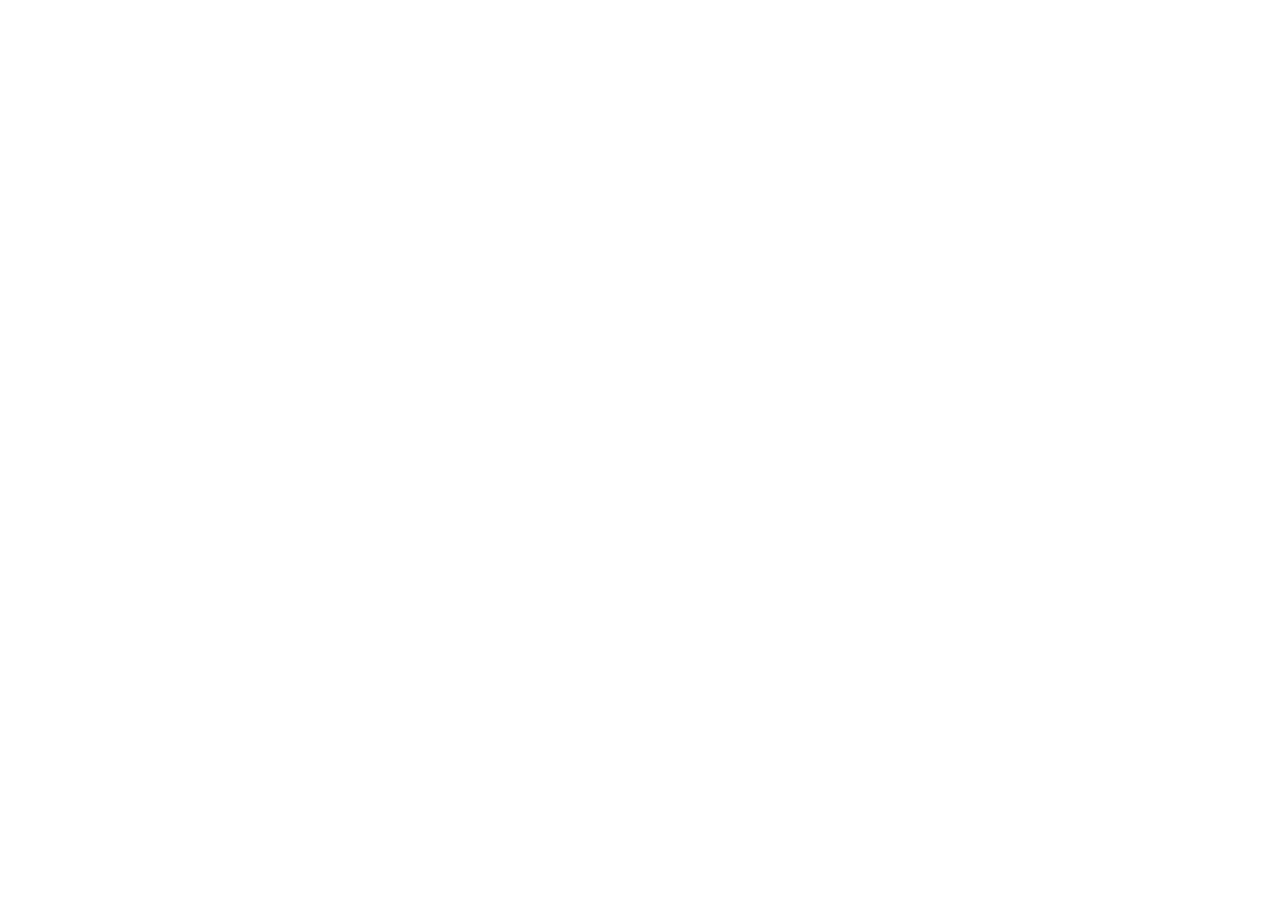
==== frontend/index.html @ 7361625b "docs: README, API 명세 최종 정리" ====
<!DOCTYPE html>
<html lang="ko">
<head>
  <meta charset="UTF-8">
  <title>로그인</title>
  <link rel="stylesheet" href="css/login.css">
</head>
<body>
  <!-- 프론트 A가 여기를 채운다 -->
  <script src="js/config.js"></script>
  <script src="js/login.js"></script>
</body>
</html>
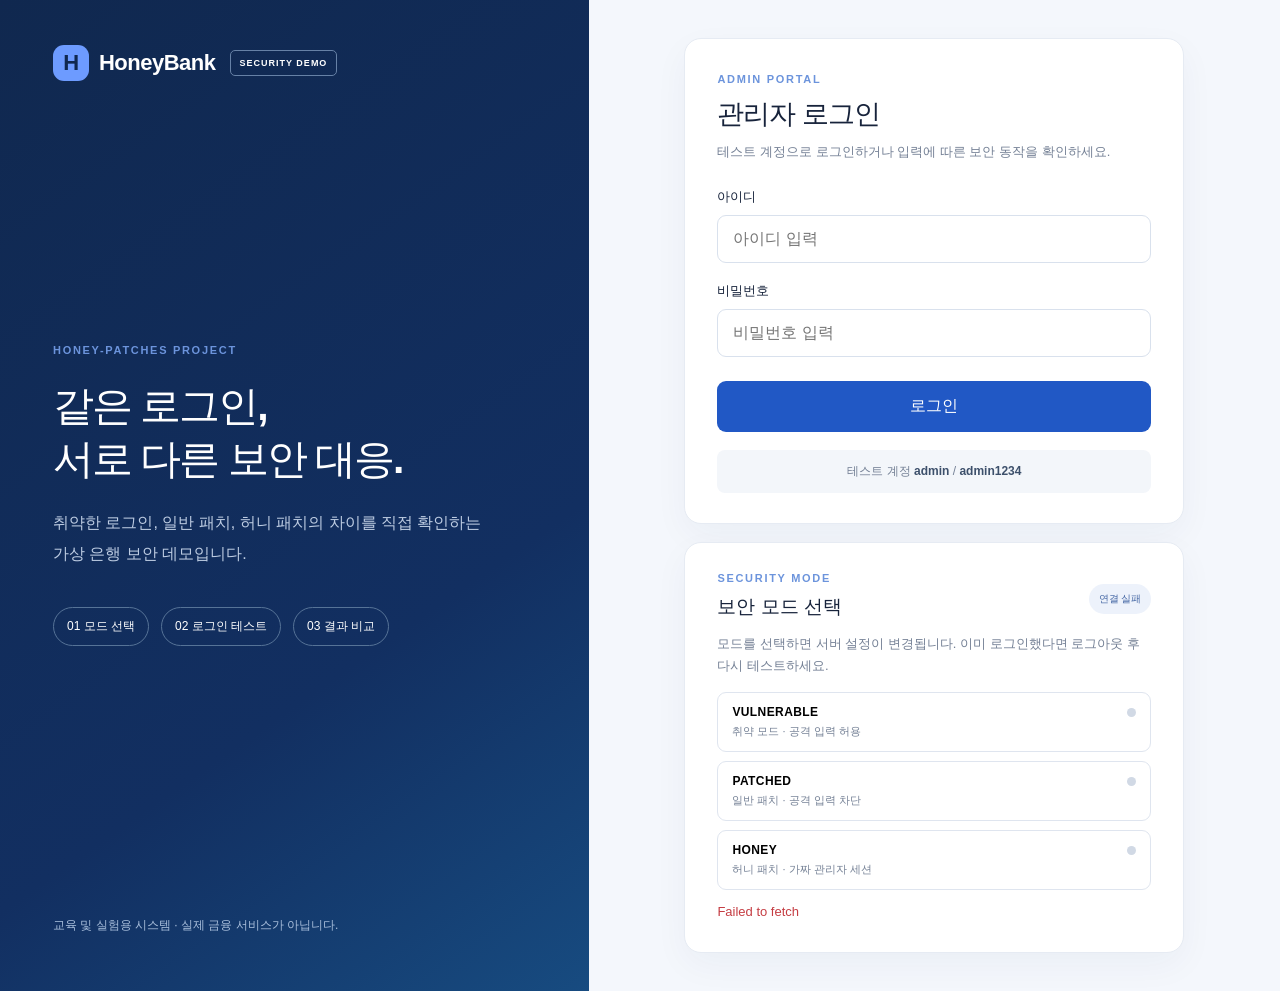
==== commit 3cd5d93d: "feat: implement login page and security mode UI" ====
--- a/frontend/index.html
+++ b/frontend/index.html
@@ -1,13 +1,51 @@
 <!DOCTYPE html>
 <html lang="ko">
 <head>
-  <meta charset="UTF-8">
-  <title>로그인</title>
-  <link rel="stylesheet" href="css/login.css">
+  <meta charset="UTF-8" />
+  <meta name="viewport" content="width=device-width, initial-scale=1.0" />
+  <title>HoneyBank | 관리자 로그인</title>
+  <link rel="stylesheet" href="css/login.css" />
+  <script src="js/config.js" defer></script>
+  <script src="js/login.js" defer></script>
 </head>
 <body>
-  <!-- 프론트 A가 여기를 채운다 -->
-  <script src="js/config.js"></script>
-  <script src="js/login.js"></script>
+  <main class="layout">
+    <section class="intro" aria-label="서비스 소개">
+      <div class="brand"><span class="brand-mark">H</span> HoneyBank <span class="demo-tag">SECURITY DEMO</span></div>
+      <div class="intro-content">
+        <span class="eyebrow">HONEY-PATCHES PROJECT</span>
+        <h1>같은 로그인,<br />서로 다른 보안 대응.</h1>
+        <p>취약한 로그인, 일반 패치, 허니 패치의 차이를 직접 확인하는 가상 은행 보안 데모입니다.</p>
+        <div class="steps"><span>01 모드 선택</span><span>02 로그인 테스트</span><span>03 결과 비교</span></div>
+      </div>
+      <p class="intro-foot">교육 및 실험용 시스템 · 실제 금융 서비스가 아닙니다.</p>
+    </section>
+
+    <section class="workspace" aria-label="관리자 로그인">
+      <div class="panel">
+        <div class="panel-heading"><span class="overline">ADMIN PORTAL</span><h2>관리자 로그인</h2><p>테스트 계정으로 로그인하거나 입력에 따른 보안 동작을 확인하세요.</p></div>
+        <form id="loginForm" novalidate>
+          <label for="loginId">아이디</label>
+          <input id="loginId" name="id" type="text" autocomplete="username" placeholder="아이디 입력" required />
+          <label for="loginPassword">비밀번호</label>
+          <input id="loginPassword" name="password" type="password" autocomplete="current-password" placeholder="비밀번호 입력" required />
+          <button id="loginButton" class="primary-button" type="submit">로그인</button>
+          <p id="loginMessage" class="message" role="status" aria-live="polite"></p>
+        </form>
+        <div class="test-account">테스트 계정 <strong>admin</strong> / <strong>admin1234</strong></div>
+      </div>
+
+      <div class="panel mode-panel">
+        <div class="mode-title"><div><span class="overline">SECURITY MODE</span><h3>보안 모드 선택</h3></div><span id="currentMode" class="current-mode">조회 중</span></div>
+        <p class="mode-hint">모드를 선택하면 서버 설정이 변경됩니다. 이미 로그인했다면 로그아웃 후 다시 테스트하세요.</p>
+        <div class="mode-options" role="group" aria-label="보안 모드">
+          <button class="mode-option" type="button" data-mode="VULNERABLE"><span class="mode-option-head"><strong>VULNERABLE</strong><span class="mode-dot"></span></span><small>취약 모드 · 공격 입력 허용</small></button>
+          <button class="mode-option" type="button" data-mode="PATCHED"><span class="mode-option-head"><strong>PATCHED</strong><span class="mode-dot"></span></span><small>일반 패치 · 공격 입력 차단</small></button>
+          <button class="mode-option" type="button" data-mode="HONEY"><span class="mode-option-head"><strong>HONEY</strong><span class="mode-dot"></span></span><small>허니 패치 · 가짜 관리자 세션</small></button>
+        </div>
+        <p id="modeMessage" class="message" role="status" aria-live="polite"></p>
+      </div>
+    </section>
+  </main>
 </body>
-</html>+</html>
--- a/frontend/css/login.css
+++ b/frontend/css/login.css
@@ -0,0 +1 @@
+:root{font-family:Arial,"Noto Sans KR",sans-serif;color:#17233b;background:#f4f7fc;font-synthesis:none}*{box-sizing:border-box}body{margin:0}button,input{font:inherit}.layout{min-height:100vh;display:grid;grid-template-columns:minmax(320px,46%) 1fr}.intro{background:linear-gradient(145deg,#10284f,#122f61 65%,#174b80);color:white;padding:45px 9%;display:flex;flex-direction:column;justify-content:space-between}.brand{display:flex;align-items:center;gap:10px;font-weight:800;font-size:22px;letter-spacing:-.5px}.brand-mark{display:grid;place-items:center;width:36px;height:36px;border-radius:11px;background:#6d9bff;color:#10284f}.demo-tag{font-size:9px;letter-spacing:1px;padding:7px 9px;border:1px solid #6681a6;border-radius:5px;margin-left:4px}.eyebrow,.overline{font-size:11px;font-weight:800;letter-spacing:1.7px;color:#6c94dc}.intro-content h1{font-size:clamp(32px,3.2vw,52px);line-height:1.3;letter-spacing:-2px;margin:22px 0}.intro-content p{max-width:430px;color:#bdcce2;line-height:1.9}.steps{display:flex;flex-wrap:wrap;gap:12px;margin-top:38px}.steps span{font-size:12px;border:1px solid #567397;border-radius:30px;padding:10px 13px}.intro-foot{font-size:12px;color:#a8bedb}.workspace{display:flex;flex-direction:column;align-items:center;justify-content:center;gap:18px;padding:38px 25px}.panel{width:100%;max-width:500px;background:#fff;border:1px solid #e6ebf3;border-radius:17px;padding:30px 32px;box-shadow:0 12px 35px #1d34520b}.panel-heading h2{font-size:27px;letter-spacing:-1px;margin:9px 0}.panel-heading p,.mode-hint{font-size:13px;line-height:1.7;color:#748095;margin:0 0 25px}form{display:flex;flex-direction:column}label{font-size:13px;font-weight:700;margin-bottom:9px}input{width:100%;border:1px solid #d9e1ed;border-radius:9px;padding:14px 15px;margin-bottom:19px;outline:none;transition:border .2s}input:focus{border-color:#3e6ad5;box-shadow:0 0 0 3px #3e6ad51a}.primary-button{border:0;border-radius:9px;background:#2158c5;color:white;font-weight:700;padding:15px;cursor:pointer;margin-top:5px}.primary-button:hover{background:#1748a7}button:disabled{cursor:wait;opacity:.65}.message{font-size:13px;line-height:1.5;margin:12px 0 0;min-height:0}.message:empty{display:none}.message.error{color:#c53d43}.message.success{color:#13744c}.test-account{background:#f3f6fa;border-radius:8px;padding:13px;margin-top:18px;color:#748095;font-size:12px;text-align:center}.test-account strong{color:#3d506b}.mode-panel{padding-top:25px}.mode-title{display:flex;align-items:center;justify-content:space-between;gap:10px}.mode-title h3{margin:8px 0 10px;font-size:19px}.current-mode{font-size:10px;font-weight:800;background:#edf2fb;color:#4265a3;padding:8px 10px;border-radius:20px}.mode-hint{margin:3px 0 15px}.mode-options{display:grid;gap:9px}.mode-option{text-align:left;background:white;border:1px solid #dfe5ef;border-radius:9px;padding:12px 14px;cursor:pointer;transition:all .2s}.mode-option:hover{border-color:#6b90df}.mode-option.active{border-color:#346bd5;background:#f2f6ff;box-shadow:0 0 0 1px #346bd5}.mode-option-head{display:flex;align-items:center;justify-content:space-between;font-size:12px;letter-spacing:.4px}.mode-dot{width:9px;height:9px;border-radius:50%;background:#d1d9e5}.active .mode-dot{background:#356bd5}.mode-option small{display:block;margin-top:5px;font-size:11px;color:#748095}@media(max-width:850px){.layout{grid-template-columns:1fr}.intro{min-height:260px;padding:25px}.intro-content h1{font-size:30px;margin:15px 0}.intro-content p{font-size:13px}.intro-foot,.steps{display:none}.workspace{padding:22px 15px 35px}.panel{padding:24px 20px}}
